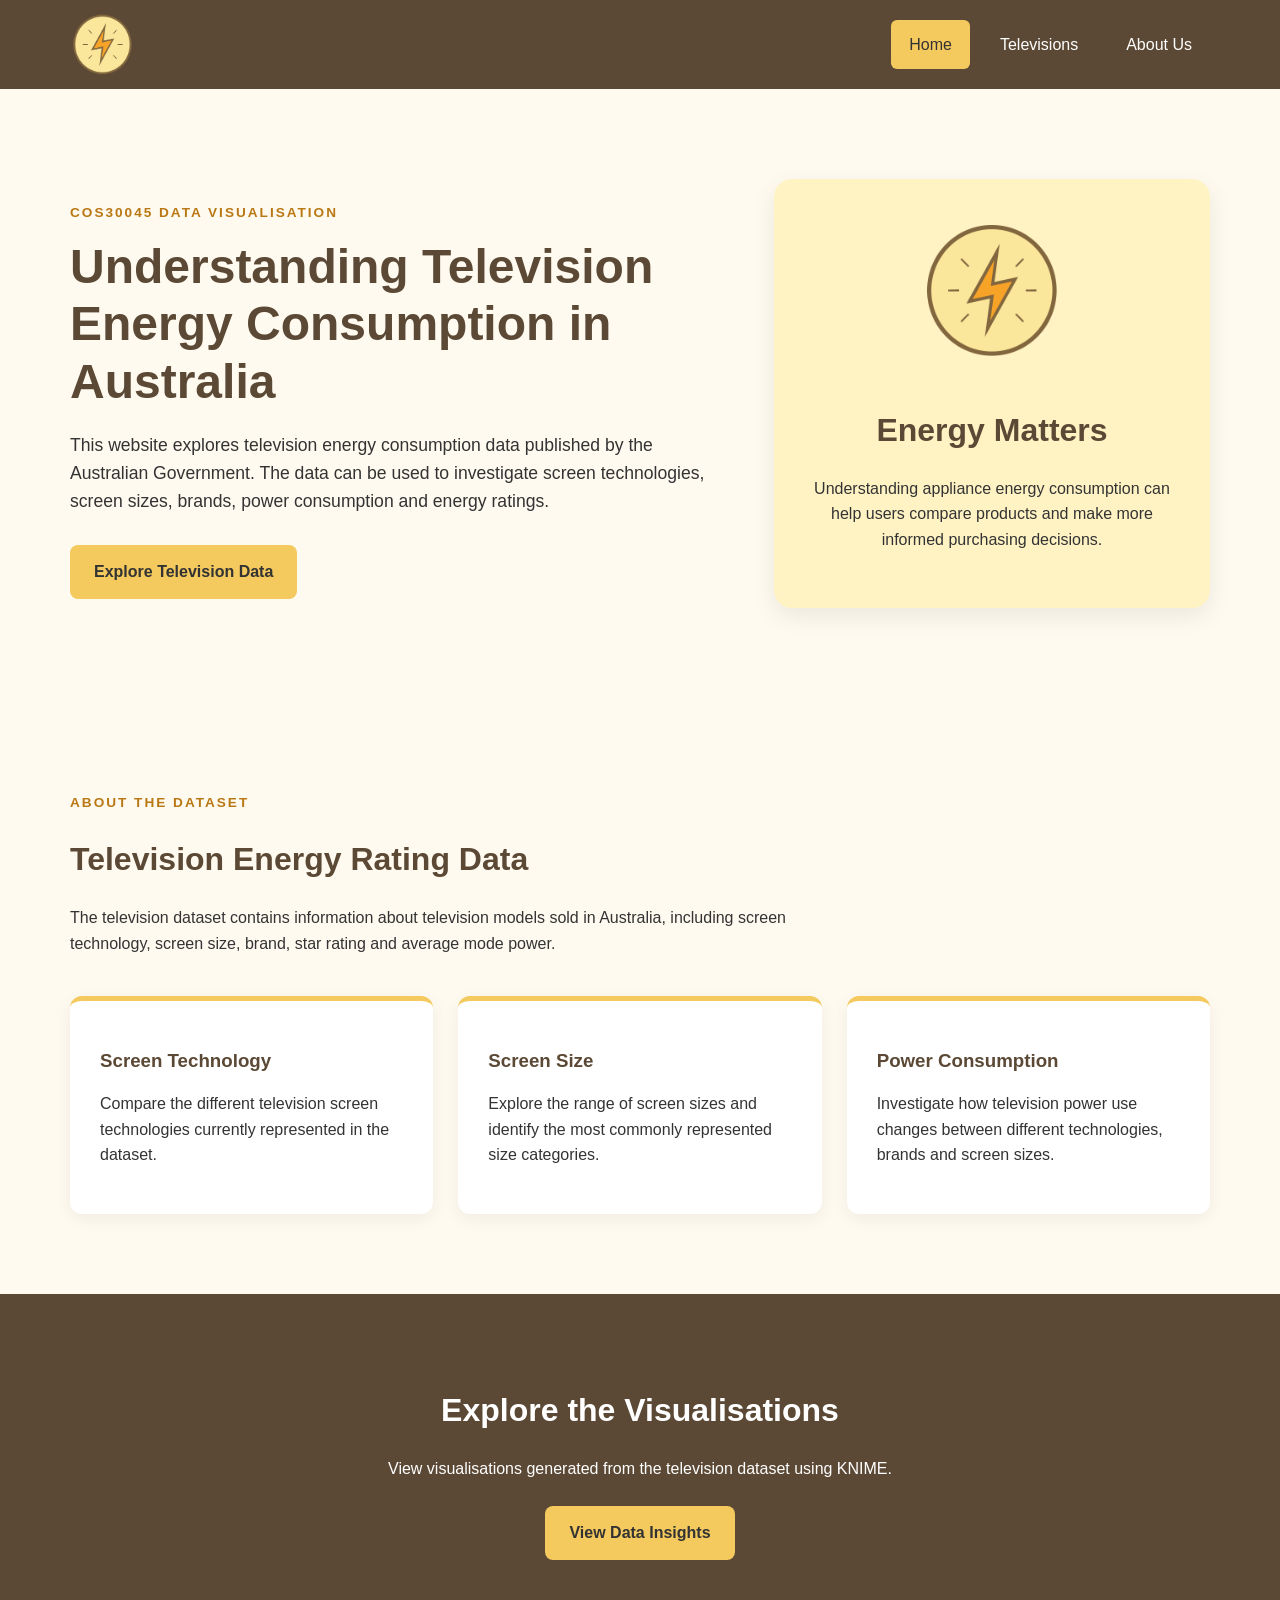
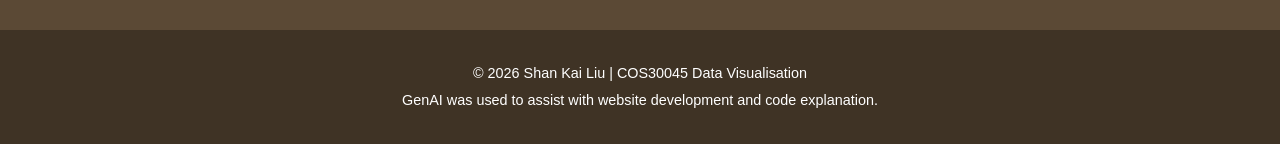
==== Website/index.html @ 4dccaae1 "version 1.1" ====
<!DOCTYPE html>
<html lang="en">
<head>
    <meta charset="UTF-8">
    <meta name="viewport" content="width=device-width, initial-scale=1.0">

    <title>Appliance Energy Consumption</title>

    <link rel="stylesheet" href="style.css">
</head>

<body>

    <header>
        <nav class="navbar">

            <a href="index.html" class="logo-link">
                <img src="images/logo.png" alt="Power Logo" class="logo">
            </a>

            <ul class="nav-links">
                <li>
                    <a href="index.html" class="active">Home</a>
                </li>

                <li>
                    <a href="Televisions.html">Televisions</a>
                </li>

                <li>
                    <a href="About Us.html">About Us</a>
                </li>
            </ul>

        </nav>
    </header>


    <main>

        <section class="hero">

            <div class="hero-text">

                <p class="eyebrow">
                    COS30045 Data Visualisation
                </p>

                <h1>
                    Understanding Television Energy Consumption in Australia
                </h1>

                <p class="hero-description">
                    This website explores television energy consumption data
                    published by the Australian Government. The data can be
                    used to investigate screen technologies, screen sizes,
                    brands, power consumption and energy ratings.
                </p>

                <a href="Televisions.html" class="button">
                    Explore Television Data
                </a>

            </div>

            <div class="hero-card">

                <img src="images/logo.png" alt="Energy logo" class="hero-logo">

                <h2>Energy Matters</h2>

                <p>
                    Understanding appliance energy consumption can help users
                    compare products and make more informed purchasing decisions.
                </p>

            </div>

        </section>


        <section class="section">

            <div class="section-heading">

                <p class="eyebrow">About the Dataset</p>

                <h2>
                    Television Energy Rating Data
                </h2>

                <p>
                    The television dataset contains information about television
                    models sold in Australia, including screen technology,
                    screen size, brand, star rating and average mode power.
                </p>

            </div>


            <div class="feature-grid">

                <article class="feature-card">
                    <h3>Screen Technology</h3>

                    <p>
                        Compare the different television screen technologies
                        currently represented in the dataset.
                    </p>
                </article>


                <article class="feature-card">
                    <h3>Screen Size</h3>

                    <p>
                        Explore the range of screen sizes and identify the most
                        commonly represented size categories.
                    </p>
                </article>


                <article class="feature-card">
                    <h3>Power Consumption</h3>

                    <p>
                        Investigate how television power use changes between
                        different technologies, brands and screen sizes.
                    </p>
                </article>

            </div>

        </section>


        <section class="cta-section">

            <h2>
                Explore the Visualisations
            </h2>

            <p>
                View visualisations generated from the television dataset using KNIME.
            </p>

            <a href="Televisions.html" class="button">
                View Data Insights
            </a>

        </section>

    </main>


    <footer>

        <p>
            © 2026 Shan Kai Liu | COS30045 Data Visualisation
        </p>

        <p>
            GenAI was used to assist with website development and code explanation.
        </p>

    </footer>


    <script src="script.js"></script>

</body>
</html>
---- Website/style.css ----
/* =========================
   Global
   ========================= */

* {
    box-sizing: border-box;
}

html {
    scroll-behavior: smooth;
}

body {
    margin: 0;
    font-family: Arial, Helvetica, sans-serif;
    background-color: #fffaf0;
    color: #333333;
    line-height: 1.6;
}

img {
    max-width: 100%;
}


/* =========================
   Navigation
   ========================= */

header {
    background-color: #5b4935;
    position: sticky;
    top: 0;
    z-index: 1000;
}

.navbar {
    max-width: 1200px;
    margin: auto;

    display: flex;
    align-items: center;
    justify-content: space-between;

    padding: 12px 30px;
}

.logo {
    width: 65px;
    height: 65px;
    object-fit: contain;
}

.logo-link {
    display: flex;
    align-items: center;
}

.nav-links {
    display: flex;
    list-style: none;
    padding: 0;
    margin: 0;
    gap: 12px;
}

.nav-links a {
    display: block;
    padding: 12px 18px;

    color: white;
    text-decoration: none;

    border-radius: 6px;
    transition: 0.3s;
}


/* mouse-over feedback */

.nav-links a:hover {
    background-color: #f4c95d;
    color: #333333;
    transform: translateY(-2px);
}


/* current page feedback */

.nav-links a.active {
    background-color: #f4c95d;
    color: #333333;
}


/* =========================
   General layout
   ========================= */

main {
    min-height: 75vh;
}

.section {
    max-width: 1200px;
    margin: auto;
    padding: 80px 30px;
}

.section-heading {
    max-width: 750px;
    margin-bottom: 40px;
}

.eyebrow {
    color: #b97813;

    font-size: 0.85rem;
    font-weight: bold;

    text-transform: uppercase;
    letter-spacing: 2px;
}

h1,
h2,
h3 {
    color: #5b4935;
    line-height: 1.2;
}

h1 {
    font-size: 3rem;
}

h2 {
    font-size: 2rem;
}

p {
    font-size: 1rem;
}


/* =========================
   Buttons
   ========================= */

.button {
    display: inline-block;

    background-color: #f4c95d;
    color: #333333;

    padding: 14px 24px;

    border-radius: 8px;

    text-decoration: none;
    font-weight: bold;

    transition: 0.3s;
}

.button:hover {
    background-color: #e4b33b;
    transform: translateY(-2px);
}


/* =========================
   Home Hero
   ========================= */

.hero {
    max-width: 1200px;
    margin: auto;

    display: grid;
    grid-template-columns: 1.5fr 1fr;
    gap: 50px;

    align-items: center;

    padding: 90px 30px;
}

.hero-text h1 {
    margin-top: 10px;
    margin-bottom: 20px;
}

.hero-description {
    max-width: 700px;
    font-size: 1.1rem;

    margin-bottom: 30px;
}

.hero-card {
    background-color: #fff3c4;

    padding: 40px;

    border-radius: 18px;

    text-align: center;

    box-shadow: 0 8px 25px rgba(0, 0, 0, 0.08);
}

.hero-logo {
    width: 140px;
    margin-bottom: 15px;
}


/* =========================
   Feature Cards
   ========================= */

.feature-grid {
    display: grid;
    grid-template-columns: repeat(3, 1fr);
    gap: 25px;
}

.feature-card {
    background-color: white;

    padding: 30px;

    border-radius: 12px;

    border-top: 5px solid #f4c95d;

    box-shadow: 0 5px 18px rgba(0, 0, 0, 0.06);

    transition: 0.3s;
}

.feature-card:hover {
    transform: translateY(-5px);
}


/* =========================
   CTA
   ========================= */

.cta-section {
    background-color: #5b4935;
    color: white;

    text-align: center;

    padding: 70px 30px;
}

.cta-section h2 {
    color: white;
}

.cta-section p {
    margin-bottom: 25px;
}


/* =========================
   Page Banner
   ========================= */

.page-banner {
    background-color: #fff3c4;

    text-align: center;

    padding: 70px 30px;
}

.page-banner h1 {
    margin: 10px 0;
}

.page-banner p {
    max-width: 800px;
    margin-left: auto;
    margin-right: auto;
}


/* =========================
   Visualisation Sections
   ========================= */

.visualisation-section {
    padding: 70px 30px;
}

.visualisation-section.alternate {
    background-color: #fff3c4;
}

.visual-card {
    max-width: 1200px;
    margin: auto;

    display: grid;
    grid-template-columns: 0.8fr 1.4fr;

    gap: 40px;
    align-items: center;
}

.visual-text h2 {
    margin-bottom: 10px;
}

.visual-text h3 {
    font-size: 1rem;
    color: #786a58;
    font-weight: normal;
}

.number {
    display: inline-block;

    color: #b97813;

    font-size: 1rem;
    font-weight: bold;

    margin-bottom: 8px;
}

.chart-container {
    background-color: white;

    padding: 18px;

    border-radius: 12px;

    box-shadow: 0 5px 20px rgba(0, 0, 0, 0.08);

    overflow-x: auto;
}

.chart {
    display: block;
    width: 100%;
    height: auto;
}

.large-chart {
    max-height: 650px;
    object-fit: contain;
}


/* =========================
   Summary
   ========================= */

.summary-section {
    max-width: 900px;
    margin: 70px auto;

    padding: 45px;

    background-color: #5b4935;
    color: white;

    border-radius: 16px;
}

.summary-section h2 {
    color: #f4c95d;
}


/* =========================
   About
   ========================= */

.about-grid {
    max-width: 1200px;
    margin: auto;

    display: grid;
    grid-template-columns: repeat(2, 1fr);

    gap: 30px;

    padding: 70px 30px;
}

.about-card {
    background-color: white;

    padding: 35px;

    border-radius: 12px;

    border-left: 6px solid #f4c95d;

    box-shadow: 0 5px 18px rgba(0, 0, 0, 0.06);
}

.student-section {
    max-width: 700px;
    margin: 0 auto 70px;

    padding: 40px;

    background-color: #fff3c4;

    border-radius: 12px;
}


/* =========================
   Footer
   ========================= */

footer {
    background-color: #3f3325;
    color: white;

    text-align: center;

    padding: 28px 20px;
}

footer p {
    margin: 4px;
    font-size: 0.9rem;
}


/* =========================
   Responsive Design
   ========================= */

@media (max-width: 850px) {

    .hero {
        grid-template-columns: 1fr;
    }

    .feature-grid {
        grid-template-columns: 1fr;
    }

    .visual-card {
        grid-template-columns: 1fr;
    }

    .about-grid {
        grid-template-columns: 1fr;
    }

    h1 {
        font-size: 2.2rem;
    }

}


@media (max-width: 650px) {

    .navbar {
        flex-direction: column;
        gap: 10px;
    }

    .nav-links {
        flex-wrap: wrap;
        justify-content: center;
    }

    .nav-links a {
        padding: 9px 12px;
    }

    .hero {
        padding-top: 50px;
    }

}
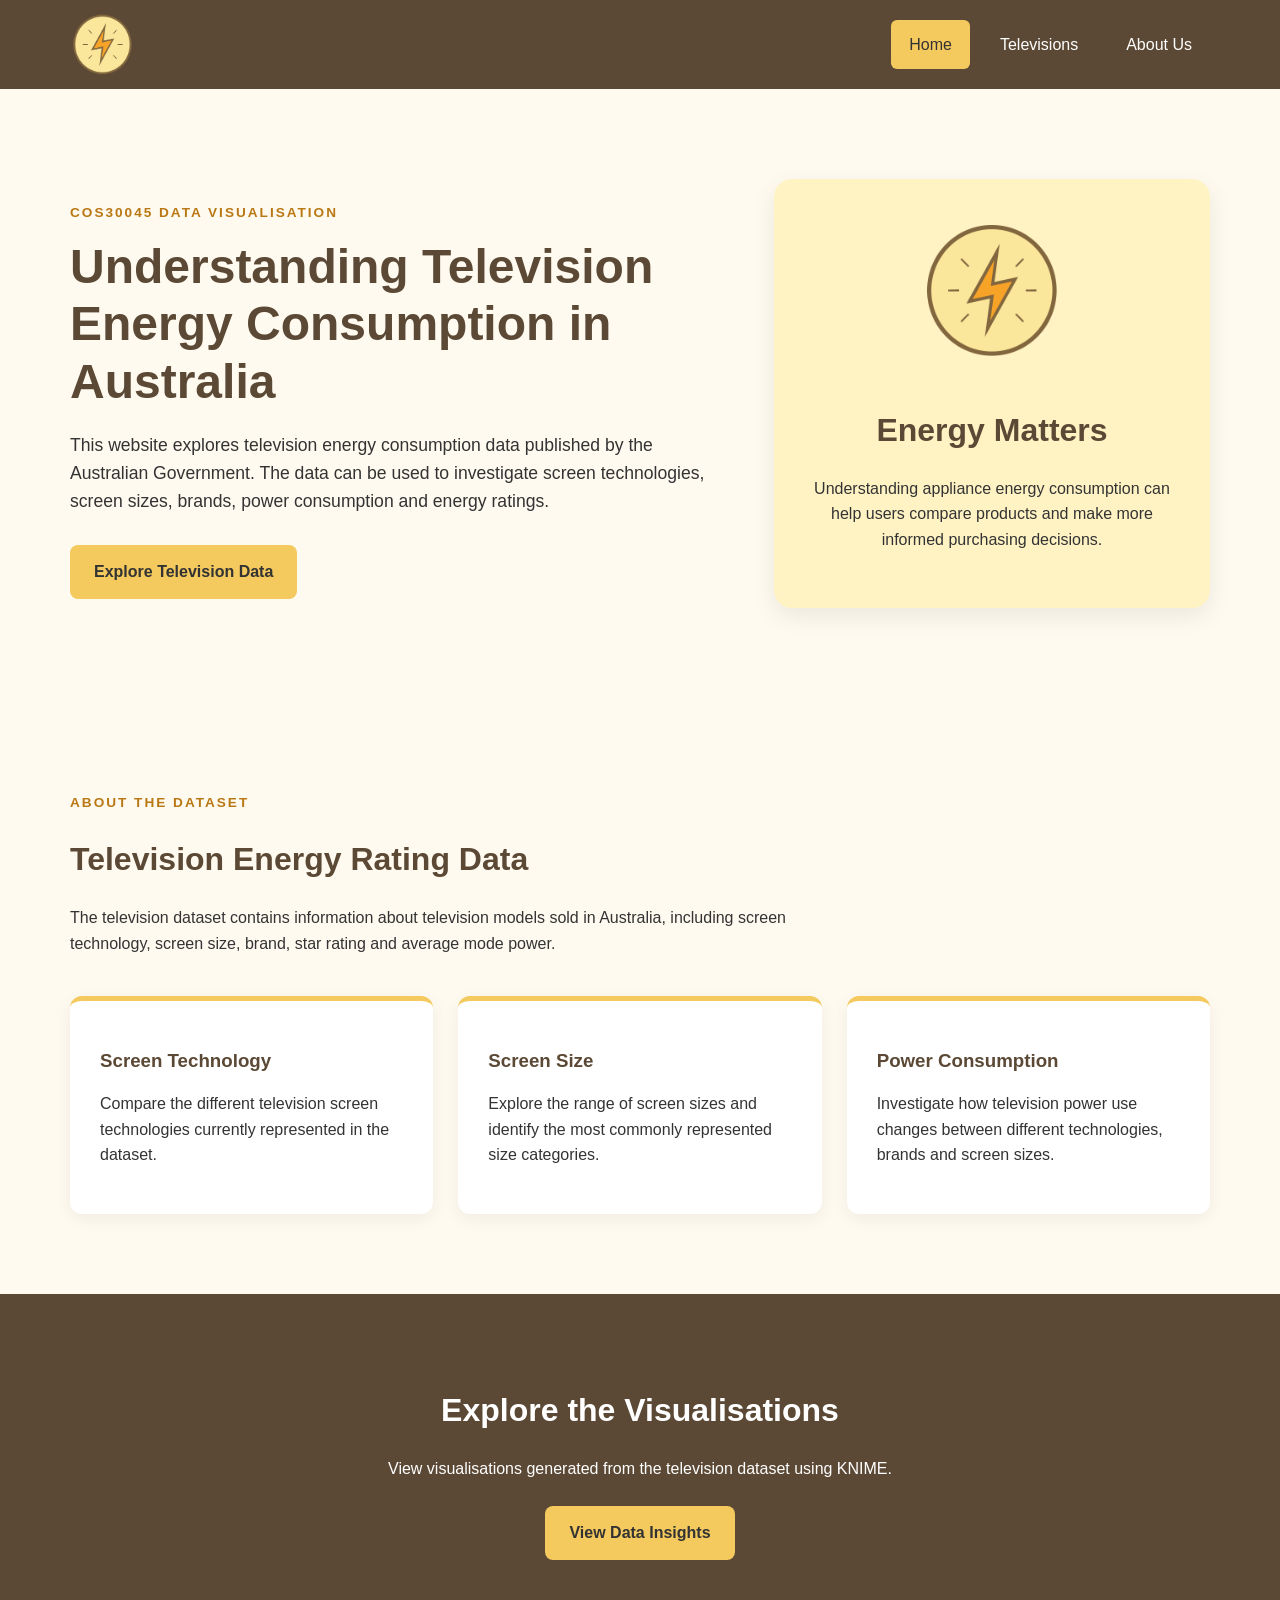
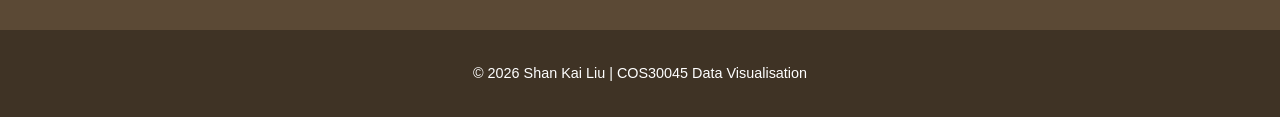
==== commit e1cc0995: "version 1.2" ====
--- a/Website/index.html
+++ b/Website/index.html
@@ -158,11 +158,6 @@
         <p>
             © 2026 Shan Kai Liu | COS30045 Data Visualisation
         </p>
-
-        <p>
-            GenAI was used to assist with website development and code explanation.
-        </p>
-
     </footer>
 
 
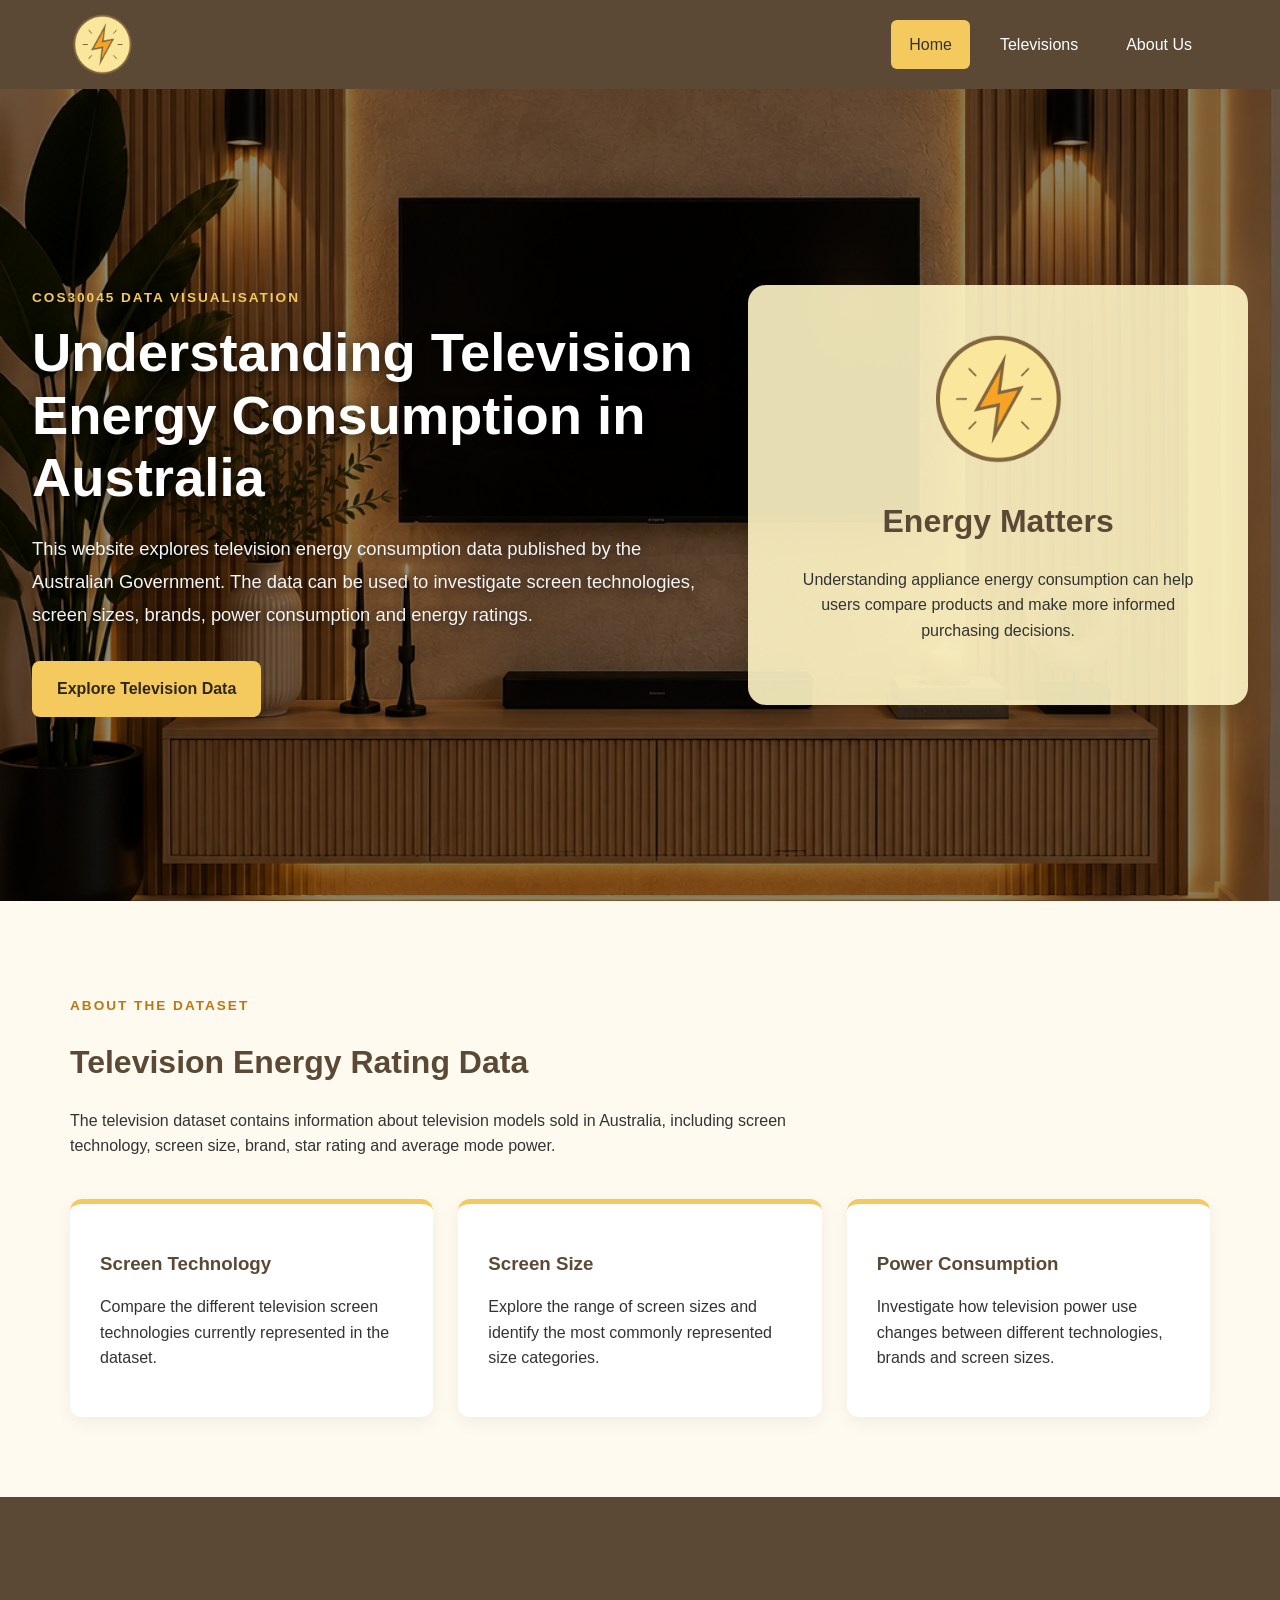
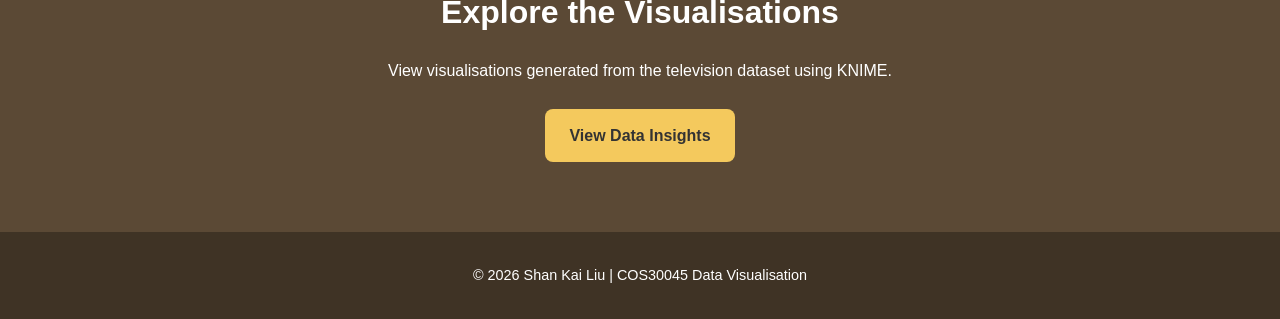
==== commit ddd6fe87: "latest" ====
--- a/Website/index.html
+++ b/Website/index.html
@@ -1,11 +1,12 @@
 <!DOCTYPE html>
 <html lang="en">
 <head>
-    <meta charset="UTF-8">
+    <meta charset="utf-8">
+    <meta name="author" content="Liu Shan Kai">
+    <meta name="description" content="Appliance Energy Consumption">
+	<meta name="keywords" content="Appliance Energy Consumption">
     <meta name="viewport" content="width=device-width, initial-scale=1.0">
-
     <title>Appliance Energy Consumption</title>
-
     <link rel="stylesheet" href="style.css">
 </head>
 
@@ -13,7 +14,6 @@
 
     <header>
         <nav class="navbar">
-
             <a href="index.html" class="logo-link">
                 <img src="images/logo.png" alt="Power Logo" class="logo">
             </a>
@@ -22,11 +22,9 @@
                 <li>
                     <a href="index.html" class="active">Home</a>
                 </li>
-
                 <li>
                     <a href="Televisions.html">Televisions</a>
                 </li>
-
                 <li>
                     <a href="About Us.html">About Us</a>
                 </li>
@@ -37,11 +35,8 @@
 
 
     <main>
-
         <section class="hero">
-
             <div class="hero-text">
-
                 <p class="eyebrow">
                     COS30045 Data Visualisation
                 </p>
@@ -51,36 +46,25 @@
                 </h1>
 
                 <p class="hero-description">
-                    This website explores television energy consumption data
-                    published by the Australian Government. The data can be
-                    used to investigate screen technologies, screen sizes,
-                    brands, power consumption and energy ratings.
+                    This website explores television energy consumption data published by the Australian Government. The data can be used to investigate screen technologies, screen sizes, brands, power consumption and energy ratings.
                 </p>
 
                 <a href="Televisions.html" class="button">
                     Explore Television Data
                 </a>
-
             </div>
 
             <div class="hero-card">
-
                 <img src="images/logo.png" alt="Energy logo" class="hero-logo">
-
                 <h2>Energy Matters</h2>
-
                 <p>
-                    Understanding appliance energy consumption can help users
-                    compare products and make more informed purchasing decisions.
+                    Understanding appliance energy consumption can help users compare products and make more informed purchasing decisions.
                 </p>
-
             </div>
-
         </section>
 
 
         <section class="section">
-
             <div class="section-heading">
 
                 <p class="eyebrow">About the Dataset</p>
@@ -90,9 +74,7 @@
                 </h2>
 
                 <p>
-                    The television dataset contains information about television
-                    models sold in Australia, including screen technology,
-                    screen size, brand, star rating and average mode power.
+                    The television dataset contains information about television models sold in Australia, including screen technology, screen size, brand, star rating and average mode power.
                 </p>
 
             </div>
@@ -162,6 +144,5 @@
 
 
     <script src="script.js"></script>
-
 </body>
 </html>
--- a/Website/style.css
+++ b/Website/style.css
@@ -1,7 +1,3 @@
-/* =========================
-   Global
-   ========================= */
-
 * {
     box-sizing: border-box;
 }
@@ -23,9 +19,6 @@
 }
 
 
-/* =========================
-   Navigation
-   ========================= */
 
 header {
     background-color: #5b4935;
@@ -76,8 +69,8 @@
 }
 
 
+
 /* mouse-over feedback */
-
 .nav-links a:hover {
     background-color: #f4c95d;
     color: #333333;
@@ -122,9 +115,7 @@
     letter-spacing: 2px;
 }
 
-h1,
-h2,
-h3 {
+h1,h2,h3 {
     color: #5b4935;
     line-height: 1.2;
 }
@@ -173,45 +164,88 @@
    ========================= */
 
 .hero {
-    max-width: 1200px;
-    margin: auto;
+    min-height: calc(100vh - 88px);
+
+    background-image:
+        linear-gradient(
+            rgba(0, 0, 0, 0.45),
+            rgba(0, 0, 0, 0.45)
+        ),
+        url("images/TV.png");
+
+    background-size: cover;
+    background-position: center;
 
     display: grid;
-    grid-template-columns: 1.5fr 1fr;
-    gap: 50px;
-
+    grid-template-columns: 1.15fr 0.85fr;
+    gap: 40px;
     align-items: center;
-
-    padding: 90px 30px;
+    padding: 60px 32px;
+}
+
+
+/* Left text */
+.hero-text {
+    max-width: 760px;
+}
+
+.hero .eyebrow {
+    color: #f4c95d;
+    font-weight: bold;
 }
 
 .hero-text h1 {
-    margin-top: 10px;
-    margin-bottom: 20px;
+    color: white;
+    font-size: 3.4rem;
+    line-height: 1.15;
+    margin: 14px 0 22px;
+    text-shadow: 0 3px 12px rgba(0, 0, 0, 0.55);
 }
 
 .hero-description {
-    max-width: 700px;
-    font-size: 1.1rem;
-
+    color: #f5f5f5;
+    font-size: 1.15rem;
+    line-height: 1.8;
+    max-width: 720px;
     margin-bottom: 30px;
-}
-
+    text-shadow: 0 2px 8px rgba(0, 0, 0, 0.5);
+}
+
+
+/* Right card */
 .hero-card {
-    background-color: #fff3c4;
-
-    padding: 40px;
-
+    background: rgba(255, 246, 198, 0.90);
+    padding: 45px 35px;
     border-radius: 18px;
-
     text-align: center;
-
-    box-shadow: 0 8px 25px rgba(0, 0, 0, 0.08);
+    box-shadow: 0 12px 30px rgba(0, 0, 0, 0.18);
+    max-width: 520px;
+}
+
+.hero-card h2 {
+    color: #5b4935;
+}
+
+.hero-card p {
+    color: #333333;
 }
 
 .hero-logo {
-    width: 140px;
-    margin-bottom: 15px;
+    width: 135px;
+}
+
+
+/* Button */
+.hero .button {
+    background-color: #f4c95d;
+    color: #2f261d;
+    font-weight: bold;
+    padding: 15px 25px;
+    border-radius: 8px;
+}
+
+.hero .button:hover {
+    background-color: #ffd96f;
 }
 
 
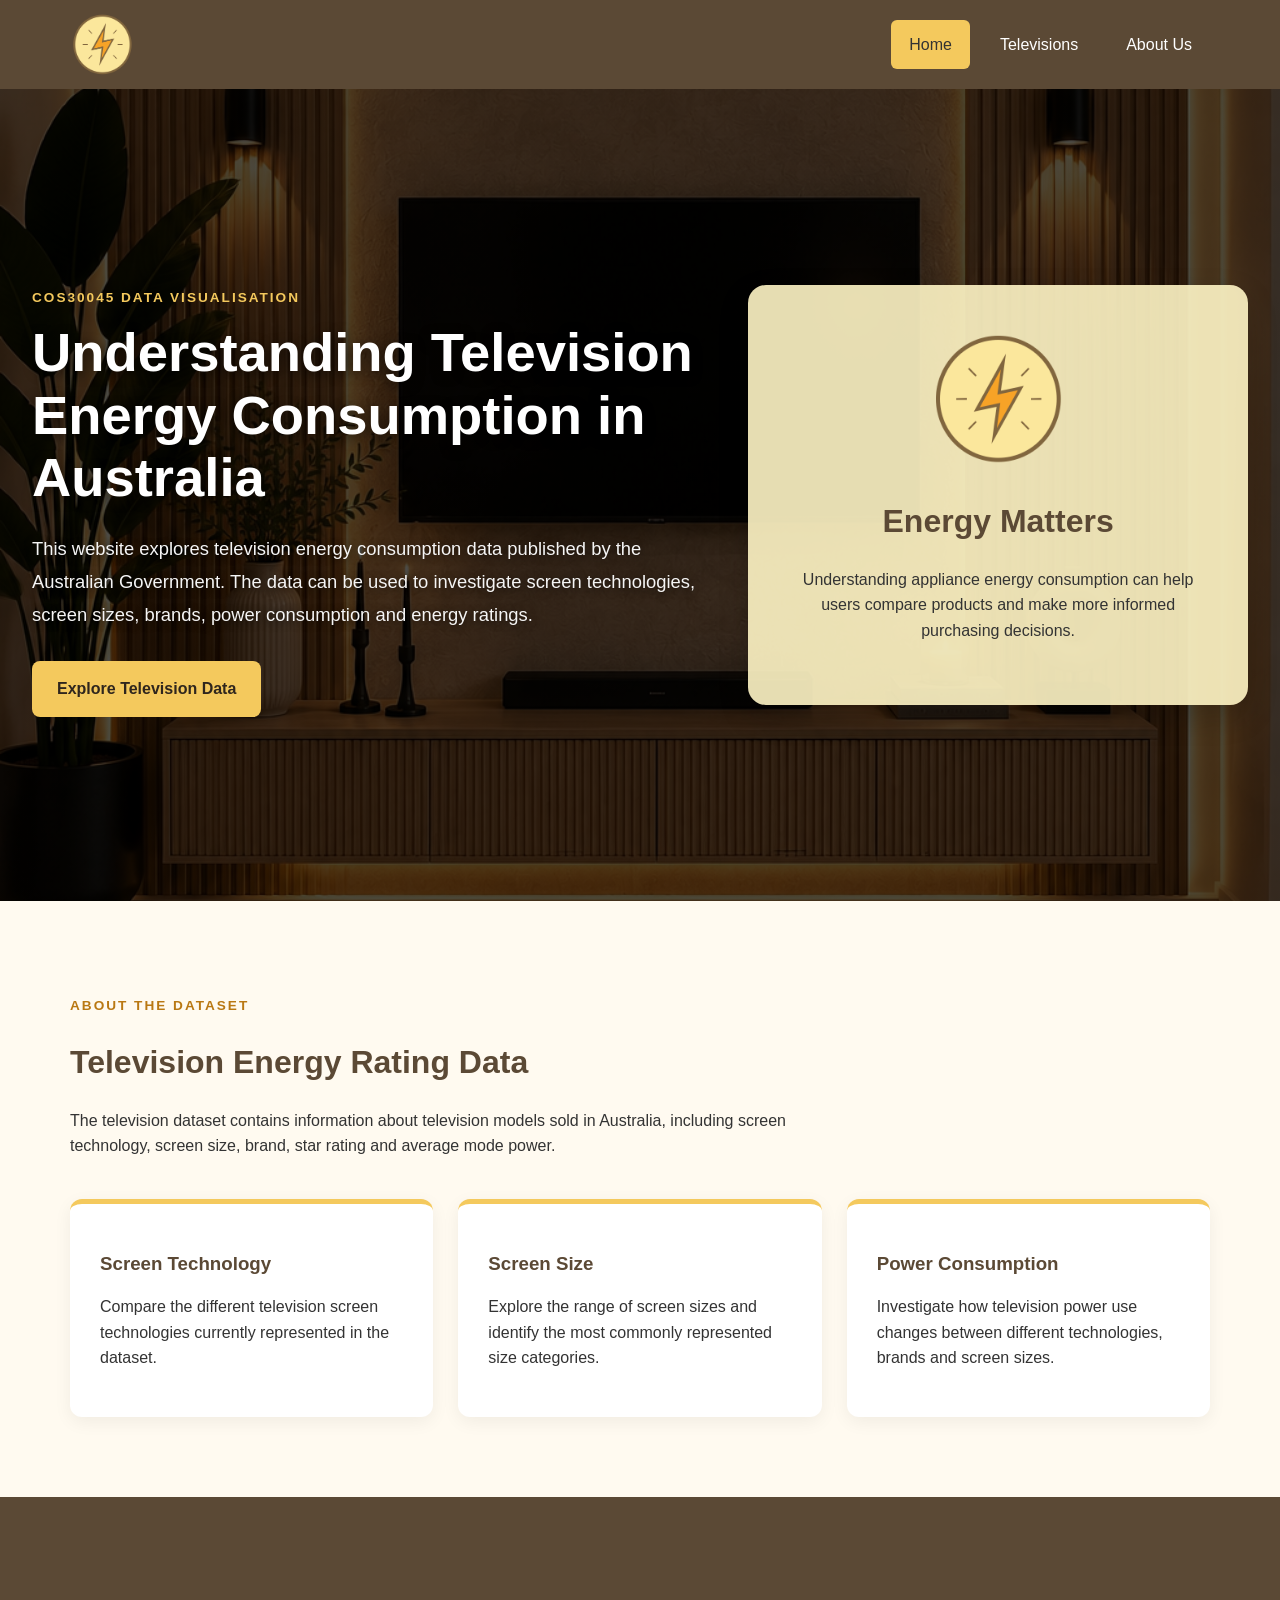
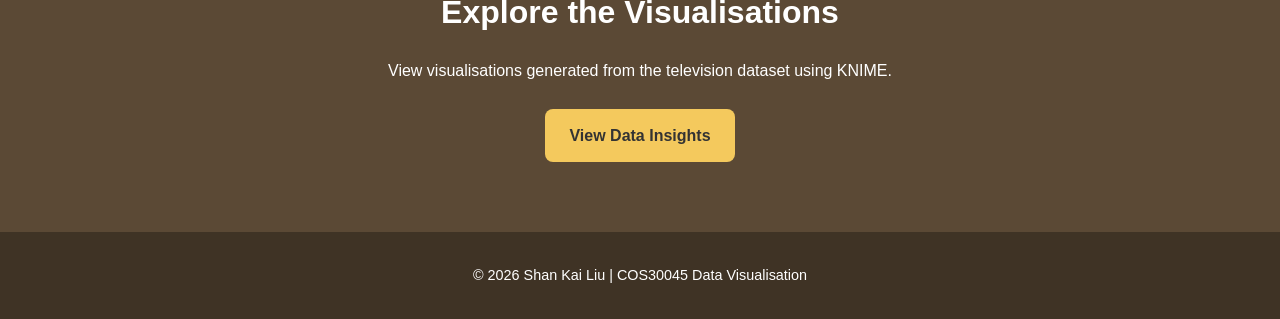
==== commit 910fb7d2: "update" ====
--- a/Website/index.html
+++ b/Website/index.html
@@ -29,7 +29,6 @@
                     <a href="About Us.html">About Us</a>
                 </li>
             </ul>
-
         </nav>
     </header>
 
@@ -37,9 +36,7 @@
     <main>
         <section class="hero">
             <div class="hero-text">
-                <p class="eyebrow">
-                    COS30045 Data Visualisation
-                </p>
+                <p class="eyebrow">COS30045 Data Visualisation</p>
 
                 <h1>
                     Understanding Television Energy Consumption in Australia
@@ -136,13 +133,11 @@
 
 
     <footer>
-
         <p>
             © 2026 Shan Kai Liu | COS30045 Data Visualisation
         </p>
     </footer>
 
-
     <script src="script.js"></script>
 </body>
 </html>
--- a/Website/style.css
+++ b/Website/style.css
@@ -86,9 +86,7 @@
 }
 
 
-/* =========================
-   General layout
-   ========================= */
+/*General layout*/
 
 main {
     min-height: 75vh;
@@ -133,9 +131,7 @@
 }
 
 
-/* =========================
-   Buttons
-   ========================= */
+/* Buttons*/
 
 .button {
     display: inline-block;
@@ -159,18 +155,14 @@
 }
 
 
-/* =========================
-   Home Hero
-   ========================= */
-
+/*Home Hero*/
 .hero {
     min-height: calc(100vh - 88px);
 
     background-image:
         linear-gradient(
-            rgba(0, 0, 0, 0.45),
-            rgba(0, 0, 0, 0.45)
-        ),
+            rgba(0, 0, 0, 0.70),
+            rgba(0, 0, 0, 0.70)        ),
         url("images/TV.png");
 
     background-size: cover;
@@ -184,7 +176,7 @@
 }
 
 
-/* Left text */
+/*Left text*/
 .hero-text {
     max-width: 760px;
 }
@@ -212,7 +204,7 @@
 }
 
 
-/* Right card */
+/*Right card*/
 .hero-card {
     background: rgba(255, 246, 198, 0.90);
     padding: 45px 35px;
@@ -235,7 +227,7 @@
 }
 
 
-/* Button */
+/*Button*/
 .hero .button {
     background-color: #f4c95d;
     color: #2f261d;
@@ -249,9 +241,7 @@
 }
 
 
-/* =========================
-   Feature Cards
-   ========================= */
+/*Feature Cards */
 
 .feature-grid {
     display: grid;
@@ -261,15 +251,10 @@
 
 .feature-card {
     background-color: white;
-
     padding: 30px;
-
     border-radius: 12px;
-
     border-top: 5px solid #f4c95d;
-
     box-shadow: 0 5px 18px rgba(0, 0, 0, 0.06);
-
     transition: 0.3s;
 }
 
@@ -278,16 +263,12 @@
 }
 
 
-/* =========================
-   CTA
-   ========================= */
+/*CTA*/
 
 .cta-section {
     background-color: #5b4935;
     color: white;
-
     text-align: center;
-
     padding: 70px 30px;
 }
 
@@ -300,9 +281,7 @@
 }
 
 
-/* =========================
-   Page Banner
-   ========================= */
+/*Page Banner*/
 
 .page-banner {
     background-color: #fff3c4;
@@ -323,9 +302,7 @@
 }
 
 
-/* =========================
-   Visualisation Sections
-   ========================= */
+/* Visualisation Sections*/
 
 .visualisation-section {
     padding: 70px 30px;
@@ -412,9 +389,7 @@
 }
 
 
-/* =========================
-   About
-   ========================= */
+/*About*/
 
 .about-grid {
     max-width: 1200px;
@@ -443,18 +418,18 @@
 .student-section {
     max-width: 700px;
     margin: 0 auto 70px;
-
     padding: 40px;
-
     background-color: #fff3c4;
-
     border-radius: 12px;
 }
 
-
-/* =========================
-   Footer
-   ========================= */
+.student-section h2 {
+    text-align: center;    
+    margin-top: 0;
+}
+
+
+/*Footer*/
 
 footer {
     background-color: #3f3325;
@@ -471,9 +446,7 @@
 }
 
 
-/* =========================
-   Responsive Design
-   ========================= */
+/*Responsive Design*/
 
 @media (max-width: 850px) {
 
